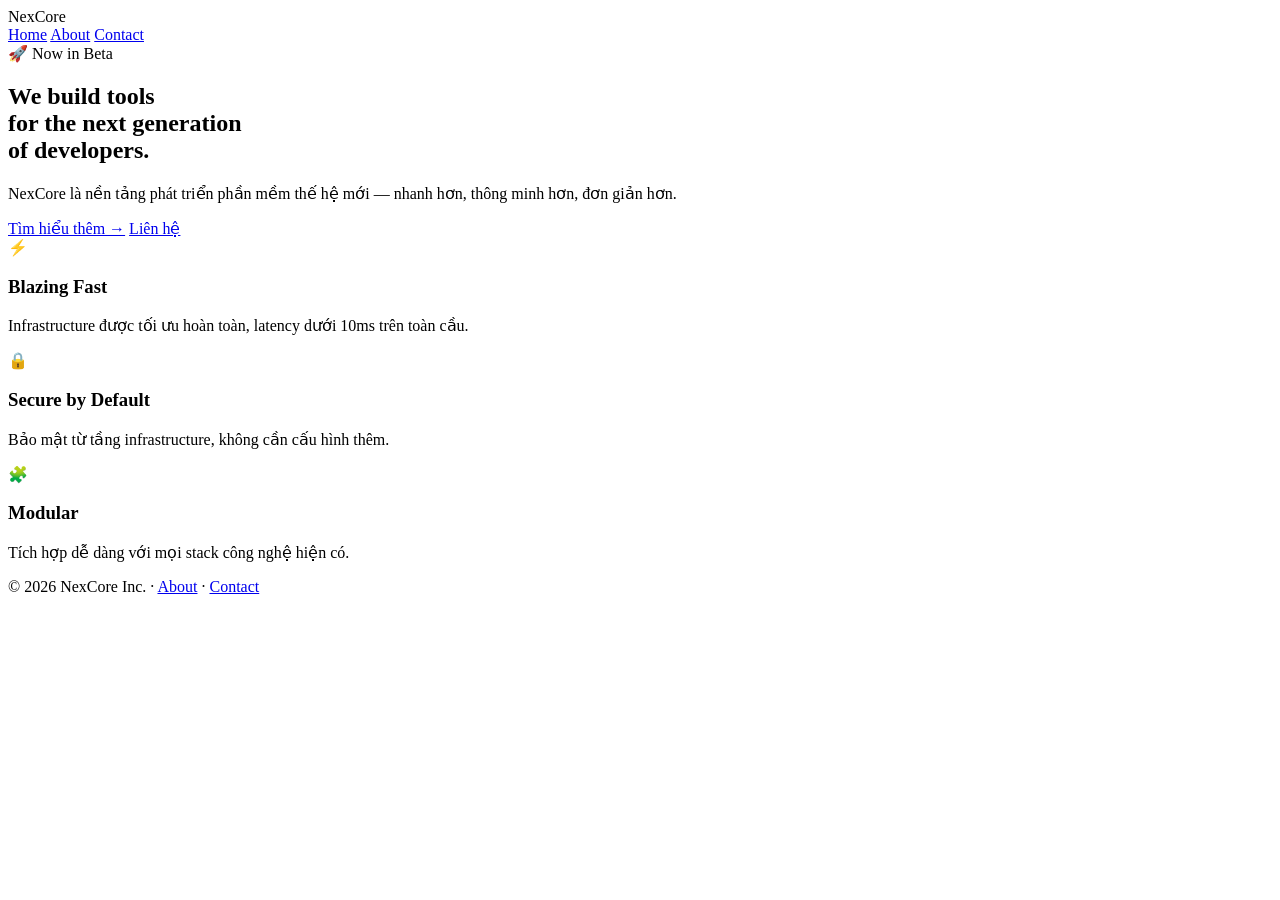
==== challenge-03-robots/templates/index.html @ a85766cc "upload challenges" ====
<!DOCTYPE html>
<html lang="vi">
<head>
<meta charset="UTF-8">
<meta name="viewport" content="width=device-width, initial-scale=1.0">
<title>NexCore — Build the future</title>
<link href="https://fonts.googleapis.com/css2?family=Inter:wght@300;400;500;600;700&family=JetBrains+Mono:wght@400;600&display=swap" rel="stylesheet">
<link rel="stylesheet" href="/static/style.css">
</head>
<body>

<nav>
  <div class="nav-inner">
    <span class="logo">Nex<span class="logo-accent">Core</span></span>
    <div class="nav-links">
      <a href="/">Home</a>
      <a href="/about">About</a>
      <a href="/contact">Contact</a>
    </div>
  </div>
</nav>

<main>
  <section class="hero">
    <div class="hero-tag">🚀 Now in Beta</div>
    <h1>We build tools<br>for <span class="gradient-text">the next generation</span><br>of developers.</h1>
    <p class="hero-sub">NexCore là nền tảng phát triển phần mềm thế hệ mới — nhanh hơn, thông minh hơn, đơn giản hơn.</p>
    <div class="hero-cta">
      <a href="/about" class="btn-primary">Tìm hiểu thêm →</a>
      <a href="/contact" class="btn-ghost">Liên hệ</a>
    </div>
  </section>

  <section class="features">
    <div class="feature-card">
      <div class="feature-icon">⚡</div>
      <h3>Blazing Fast</h3>
      <p>Infrastructure được tối ưu hoàn toàn, latency dưới 10ms trên toàn cầu.</p>
    </div>
    <div class="feature-card">
      <div class="feature-icon">🔒</div>
      <h3>Secure by Default</h3>
      <p>Bảo mật từ tầng infrastructure, không cần cấu hình thêm.</p>
    </div>
    <div class="feature-card">
      <div class="feature-icon">🧩</div>
      <h3>Modular</h3>
      <p>Tích hợp dễ dàng với mọi stack công nghệ hiện có.</p>
    </div>
  </section>
</main>

<footer>
  <p>© 2026 NexCore Inc. · <a href="/about">About</a> · <a href="/contact">Contact</a></p>
</footer>

</body>
</html>
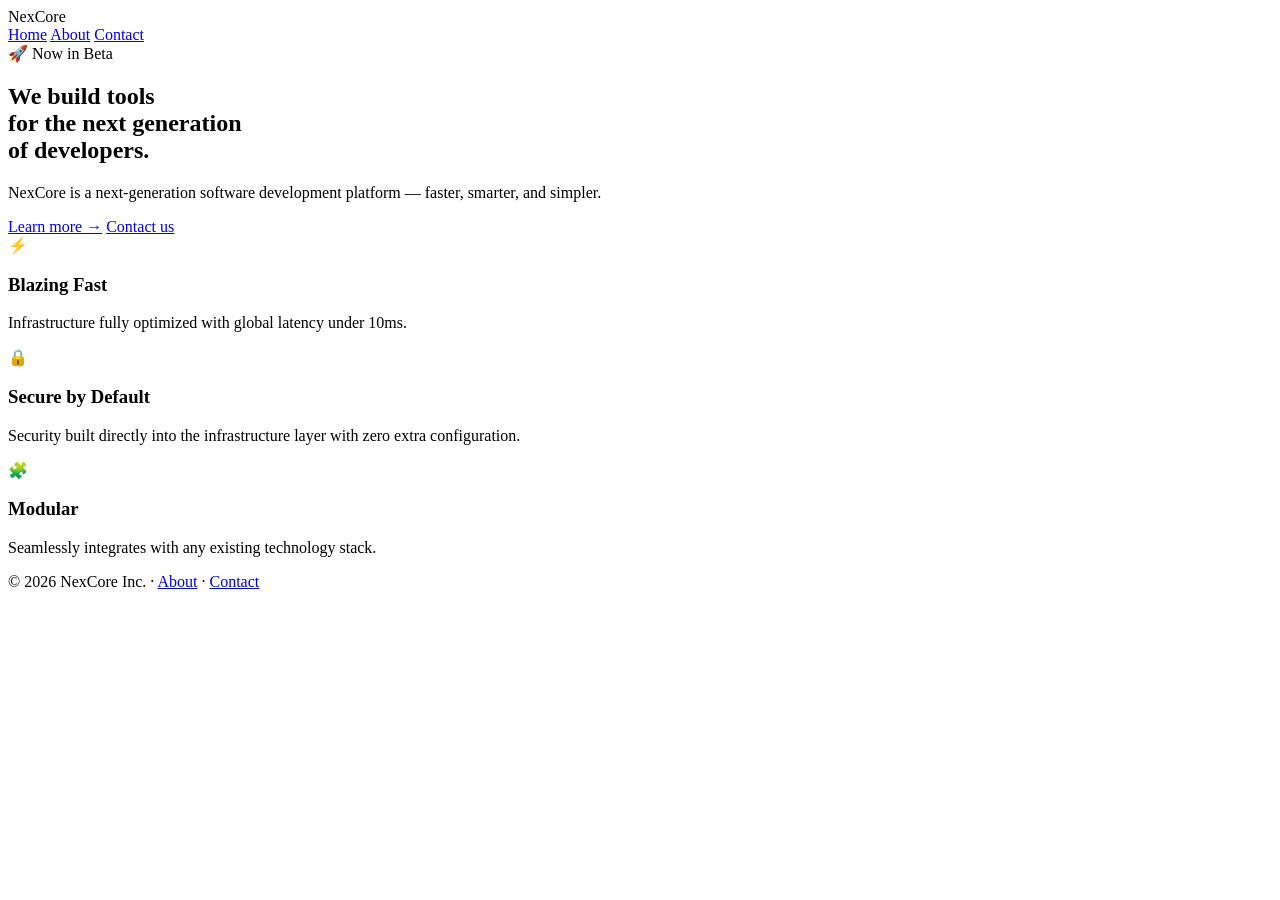
==== commit 23dd2463: "change content to english" ====
--- a/challenge-03-robots/templates/index.html
+++ b/challenge-03-robots/templates/index.html
@@ -1,5 +1,5 @@
 <!DOCTYPE html>
-<html lang="vi">
+<html lang="en">
 <head>
 <meta charset="UTF-8">
 <meta name="viewport" content="width=device-width, initial-scale=1.0">
@@ -24,10 +24,14 @@
   <section class="hero">
     <div class="hero-tag">🚀 Now in Beta</div>
     <h1>We build tools<br>for <span class="gradient-text">the next generation</span><br>of developers.</h1>
-    <p class="hero-sub">NexCore là nền tảng phát triển phần mềm thế hệ mới — nhanh hơn, thông minh hơn, đơn giản hơn.</p>
+
+    <p class="hero-sub">
+      NexCore is a next-generation software development platform — faster, smarter, and simpler.
+    </p>
+
     <div class="hero-cta">
-      <a href="/about" class="btn-primary">Tìm hiểu thêm →</a>
-      <a href="/contact" class="btn-ghost">Liên hệ</a>
+      <a href="/about" class="btn-primary">Learn more →</a>
+      <a href="/contact" class="btn-ghost">Contact us</a>
     </div>
   </section>
 
@@ -35,17 +39,19 @@
     <div class="feature-card">
       <div class="feature-icon">⚡</div>
       <h3>Blazing Fast</h3>
-      <p>Infrastructure được tối ưu hoàn toàn, latency dưới 10ms trên toàn cầu.</p>
+      <p>Infrastructure fully optimized with global latency under 10ms.</p>
     </div>
+
     <div class="feature-card">
       <div class="feature-icon">🔒</div>
       <h3>Secure by Default</h3>
-      <p>Bảo mật từ tầng infrastructure, không cần cấu hình thêm.</p>
+      <p>Security built directly into the infrastructure layer with zero extra configuration.</p>
     </div>
+
     <div class="feature-card">
       <div class="feature-icon">🧩</div>
       <h3>Modular</h3>
-      <p>Tích hợp dễ dàng với mọi stack công nghệ hiện có.</p>
+      <p>Seamlessly integrates with any existing technology stack.</p>
     </div>
   </section>
 </main>
